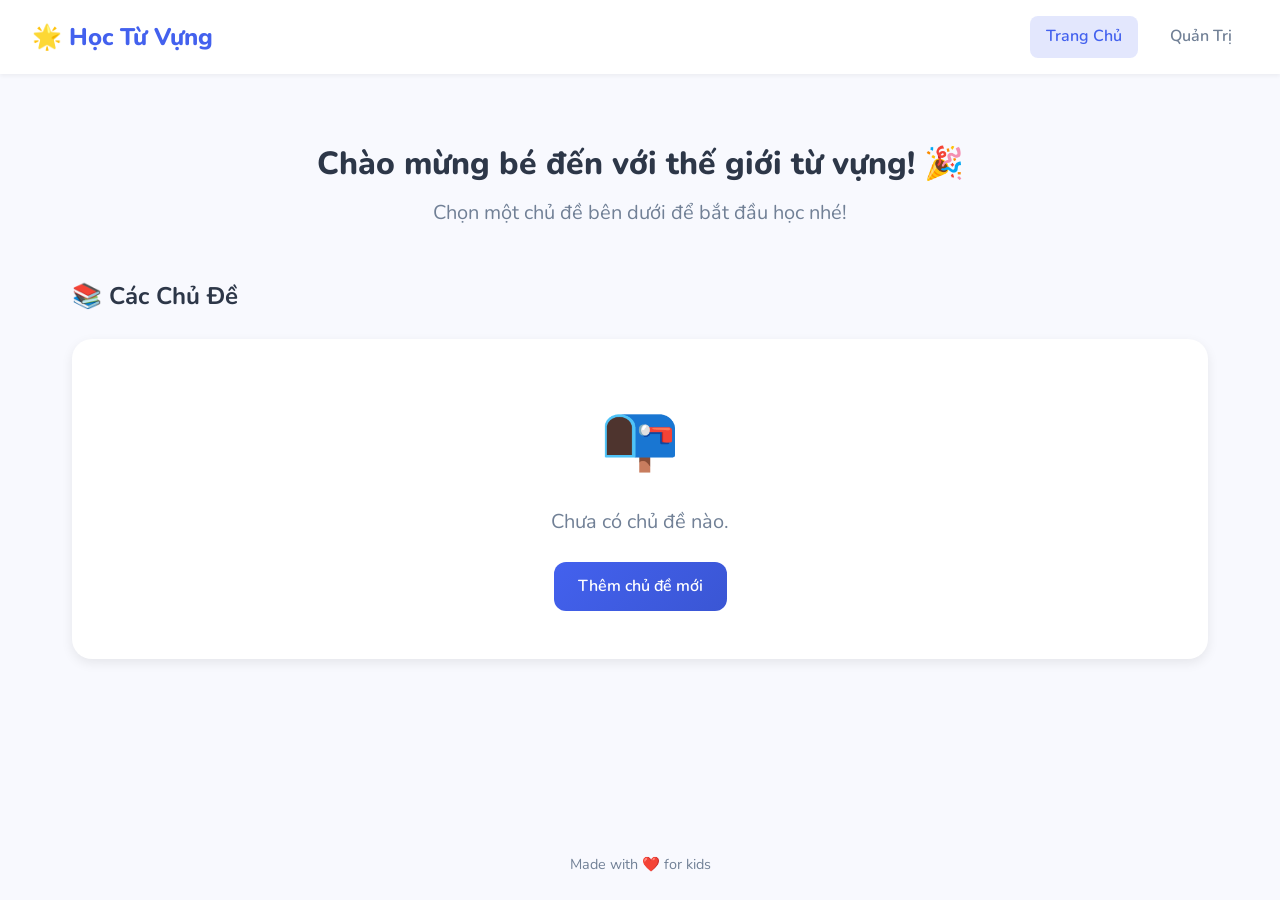
==== index.html @ 0972e237 "Initial commit: Vocabulary learning app" ====
<!DOCTYPE html>
<html lang="vi">
<head>
    <meta charset="UTF-8">
    <meta name="viewport" content="width=device-width, initial-scale=1.0">
    <title>Học Từ Vựng - Ứng Dụng Học Tập Cho Bé</title>
    <link rel="preconnect" href="https://fonts.googleapis.com">
    <link rel="preconnect" href="https://fonts.gstatic.com" crossorigin>
    <link href="https://fonts.googleapis.com/css2?family=Nunito:wght@400;600;700;800&display=swap" rel="stylesheet">
    <link rel="stylesheet" href="css/style.css">
</head>
<body>
    <div class="app-container">
        <header class="header">
            <h1 class="logo">🌟 Học Từ Vựng</h1>
            <nav class="nav">
                <a href="index.html" class="nav-link active">Trang Chủ</a>
                <a href="admin.html" class="nav-link">Quản Trị</a>
            </nav>
        </header>

        <main class="main-content">
            <section class="hero">
                <h2>Chào mừng bé đến với thế giới từ vựng! 🎉</h2>
                <p>Chọn một chủ đề bên dưới để bắt đầu học nhé!</p>
            </section>

            <section class="topics-section">
                <h3>📚 Các Chủ Đề</h3>
                <div id="topics-container" class="topics-grid">
                    <!-- Topics will be loaded here -->
                </div>
                <div id="empty-state" class="empty-state hidden">
                    <div class="empty-icon">📭</div>
                    <p>Chưa có chủ đề nào.</p>
                    <a href="admin.html" class="btn btn-primary">Thêm chủ đề mới</a>
                </div>
            </section>
        </main>

        <footer class="footer">
            <p>Made with ❤️ for kids</p>
        </footer>
    </div>

    <script src="js/storage.js"></script>
    <script src="js/app.js"></script>
</body>
</html>
---- css/style.css ----
/* ===== CSS Variables ===== */
:root {
    /* Primary Colors - Bright & Clean */
    --primary-color: #4361ee;
    --primary-light: #6b83f2;
    --primary-dark: #3a56d4;
    
    /* Accent Colors */
    --accent-green: #06d6a0;
    --accent-green-dark: #05b88a;
    --accent-red: #ef476f;
    --accent-red-dark: #d63d5f;
    --accent-yellow: #ffd166;
    --accent-purple: #9b5de5;
    
    /* Neutral Colors */
    --bg-color: #f8f9fe;
    --card-bg: #ffffff;
    --text-primary: #2d3748;
    --text-secondary: #718096;
    --text-light: #a0aec0;
    --border-color: #e2e8f0;
    
    /* Shadows */
    --shadow-sm: 0 2px 4px rgba(0, 0, 0, 0.05);
    --shadow-md: 0 4px 12px rgba(0, 0, 0, 0.08);
    --shadow-lg: 0 8px 24px rgba(0, 0, 0, 0.12);
    --shadow-xl: 0 12px 48px rgba(0, 0, 0, 0.15);
    
    /* Border Radius */
    --radius-sm: 8px;
    --radius-md: 12px;
    --radius-lg: 20px;
    --radius-xl: 28px;
    
    /* Font */
    --font-family: 'Nunito', -apple-system, BlinkMacSystemFont, sans-serif;
}

/* ===== Reset & Base ===== */
*, *::before, *::after {
    box-sizing: border-box;
    margin: 0;
    padding: 0;
}

html {
    font-size: 16px;
}

body {
    font-family: var(--font-family);
    background: var(--bg-color);
    color: var(--text-primary);
    line-height: 1.6;
    min-height: 100vh;
}

/* ===== App Container ===== */
.app-container {
    min-height: 100vh;
    display: flex;
    flex-direction: column;
}

/* ===== Header ===== */
.header {
    background: var(--card-bg);
    padding: 1rem 2rem;
    display: flex;
    justify-content: space-between;
    align-items: center;
    box-shadow: var(--shadow-sm);
    position: sticky;
    top: 0;
    z-index: 100;
}

.logo {
    font-size: 1.5rem;
    font-weight: 800;
    color: var(--primary-color);
}

.nav {
    display: flex;
    gap: 1rem;
}

.nav-link {
    text-decoration: none;
    color: var(--text-secondary);
    font-weight: 600;
    padding: 0.5rem 1rem;
    border-radius: var(--radius-sm);
    transition: all 0.2s ease;
}

.nav-link:hover {
    color: var(--primary-color);
    background: rgba(67, 97, 238, 0.1);
}

.nav-link.active {
    color: var(--primary-color);
    background: rgba(67, 97, 238, 0.15);
}

.back-btn {
    text-decoration: none;
    color: var(--text-secondary);
    font-weight: 600;
    display: flex;
    align-items: center;
    gap: 0.5rem;
    transition: color 0.2s ease;
}

.back-btn:hover {
    color: var(--primary-color);
}

.topic-title {
    font-size: 1.25rem;
    font-weight: 700;
    color: var(--text-primary);
}

/* ===== Main Content ===== */
.main-content {
    flex: 1;
    padding: 2rem;
    max-width: 1200px;
    margin: 0 auto;
    width: 100%;
}

/* ===== Hero Section ===== */
.hero {
    text-align: center;
    padding: 2rem 0 3rem;
}

.hero h2 {
    font-size: 2rem;
    font-weight: 800;
    color: var(--text-primary);
    margin-bottom: 0.5rem;
}

.hero p {
    font-size: 1.25rem;
    color: var(--text-secondary);
}

/* ===== Topics Section ===== */
.topics-section h3 {
    font-size: 1.5rem;
    font-weight: 700;
    margin-bottom: 1.5rem;
    color: var(--text-primary);
}

.topics-grid {
    display: grid;
    grid-template-columns: repeat(auto-fill, minmax(280px, 1fr));
    gap: 1.5rem;
}

.topic-card {
    background: var(--card-bg);
    border-radius: var(--radius-lg);
    padding: 1.5rem;
    text-decoration: none;
    color: inherit;
    box-shadow: var(--shadow-md);
    transition: all 0.3s ease;
    display: flex;
    flex-direction: column;
    gap: 1rem;
    border: 2px solid transparent;
}

.topic-card:hover {
    transform: translateY(-4px);
    box-shadow: var(--shadow-lg);
    border-color: var(--primary-light);
}

.topic-card-header {
    display: flex;
    align-items: center;
    gap: 1rem;
}

.topic-icon {
    font-size: 2.5rem;
    width: 60px;
    height: 60px;
    display: flex;
    align-items: center;
    justify-content: center;
    background: linear-gradient(135deg, var(--primary-light), var(--accent-purple));
    border-radius: var(--radius-md);
}

.topic-info {
    flex: 1;
}

.topic-name {
    font-size: 1.25rem;
    font-weight: 700;
    color: var(--text-primary);
    margin-bottom: 0.25rem;
}

.topic-count {
    font-size: 0.9rem;
    color: var(--text-secondary);
}

.topic-progress {
    background: var(--border-color);
    height: 8px;
    border-radius: 4px;
    overflow: hidden;
}

.topic-progress-fill {
    height: 100%;
    background: linear-gradient(90deg, var(--accent-green), var(--primary-color));
    border-radius: 4px;
    transition: width 0.3s ease;
}

/* ===== Empty State ===== */
.empty-state {
    text-align: center;
    padding: 3rem;
    background: var(--card-bg);
    border-radius: var(--radius-lg);
    box-shadow: var(--shadow-md);
}

.empty-icon {
    font-size: 4rem;
    margin-bottom: 1rem;
}

.empty-state p {
    font-size: 1.25rem;
    color: var(--text-secondary);
    margin-bottom: 1.5rem;
}

/* ===== Buttons ===== */
.btn {
    display: inline-flex;
    align-items: center;
    justify-content: center;
    gap: 0.5rem;
    padding: 0.75rem 1.5rem;
    font-size: 1rem;
    font-weight: 600;
    font-family: var(--font-family);
    border: none;
    border-radius: var(--radius-md);
    cursor: pointer;
    transition: all 0.2s ease;
    text-decoration: none;
}

.btn-primary {
    background: linear-gradient(135deg, var(--primary-color), var(--primary-dark));
    color: white;
}

.btn-primary:hover {
    transform: translateY(-2px);
    box-shadow: var(--shadow-md);
}

.btn-secondary {
    background: var(--bg-color);
    color: var(--text-primary);
    border: 2px solid var(--border-color);
}

.btn-secondary:hover {
    background: var(--border-color);
}

.btn-accent {
    background: linear-gradient(135deg, var(--accent-purple), var(--primary-color));
    color: white;
}

.btn-accent:hover {
    transform: translateY(-2px);
    box-shadow: var(--shadow-md);
}

.btn-danger {
    background: var(--accent-red);
    color: white;
}

.btn-danger:hover {
    background: var(--accent-red-dark);
}

.btn-large {
    padding: 1rem 2rem;
    font-size: 1.1rem;
}

/* ===== Learn Page ===== */
.learn-content {
    flex: 1;
    display: flex;
    flex-direction: column;
    padding: 2rem;
    max-width: 600px;
    margin: 0 auto;
    width: 100%;
}

/* Progress Bar */
.progress-container {
    margin-bottom: 2rem;
}

.progress-bar {
    background: var(--border-color);
    height: 12px;
    border-radius: 6px;
    overflow: hidden;
    margin-bottom: 0.5rem;
}

.progress-fill {
    height: 100%;
    background: linear-gradient(90deg, var(--accent-green), var(--primary-color));
    border-radius: 6px;
    transition: width 0.5s ease;
    width: 0%;
}

.progress-text {
    display: flex;
    justify-content: space-between;
    font-size: 0.9rem;
    color: var(--text-secondary);
    font-weight: 600;
}

/* Word Card */
.word-card {
    flex: 1;
    display: flex;
    flex-direction: column;
    align-items: center;
    justify-content: center;
    background: var(--card-bg);
    border-radius: var(--radius-xl);
    padding: 3rem 2rem;
    box-shadow: var(--shadow-lg);
    position: relative;
    min-height: 300px;
}

.word-display {
    text-align: center;
    width: 100%;
}

.word-term1 {
    font-size: 2.5rem;
    font-weight: 800;
    color: var(--primary-color);
    margin-bottom: 1rem;
    line-height: 1.3;
}

.word-divider {
    font-size: 1.5rem;
    color: var(--text-light);
    margin: 0.5rem 0;
}

.word-term2 {
    font-size: 2.5rem;
    font-weight: 800;
    color: var(--accent-purple);
    line-height: 1.3;
}

.speaker-btn {
    position: absolute;
    top: 1rem;
    right: 1rem;
    width: 50px;
    height: 50px;
    border-radius: 50%;
    border: none;
    background: var(--bg-color);
    font-size: 1.5rem;
    cursor: pointer;
    transition: all 0.2s ease;
    display: flex;
    align-items: center;
    justify-content: center;
}

.speaker-btn:hover {
    background: var(--primary-light);
    transform: scale(1.1);
}

/* Action Buttons */
.action-buttons {
    display: flex;
    gap: 1.5rem;
    margin-top: 2rem;
    justify-content: center;
}

.btn-action {
    flex: 1;
    max-width: 180px;
    padding: 1.5rem 1rem;
    border: none;
    border-radius: var(--radius-lg);
    cursor: pointer;
    display: flex;
    flex-direction: column;
    align-items: center;
    gap: 0.5rem;
    font-family: var(--font-family);
    transition: all 0.2s ease;
}

.btn-action .btn-icon {
    font-size: 2rem;
}

.btn-action .btn-text {
    font-size: 1rem;
    font-weight: 700;
}

.btn-forgot {
    background: linear-gradient(135deg, var(--accent-red), var(--accent-red-dark));
    color: white;
}

.btn-forgot:hover {
    transform: scale(1.05);
    box-shadow: 0 8px 24px rgba(239, 71, 111, 0.4);
}

.btn-know {
    background: linear-gradient(135deg, var(--accent-green), var(--accent-green-dark));
    color: white;
}

.btn-know:hover {
    transform: scale(1.05);
    box-shadow: 0 8px 24px rgba(6, 214, 160, 0.4);
}

/* Completion Screen */
.completion-screen {
    position: fixed;
    top: 0;
    left: 0;
    right: 0;
    bottom: 0;
    background: rgba(248, 249, 254, 0.95);
    display: flex;
    align-items: center;
    justify-content: center;
    z-index: 200;
}

.completion-content {
    text-align: center;
    background: var(--card-bg);
    padding: 3rem;
    border-radius: var(--radius-xl);
    box-shadow: var(--shadow-xl);
    max-width: 400px;
    animation: bounceIn 0.5s ease;
}

@keyframes bounceIn {
    0% { transform: scale(0.5); opacity: 0; }
    70% { transform: scale(1.1); }
    100% { transform: scale(1); opacity: 1; }
}

.completion-icon {
    font-size: 5rem;
    margin-bottom: 1rem;
}

.completion-content h2 {
    font-size: 2rem;
    color: var(--primary-color);
    margin-bottom: 0.5rem;
}

.completion-content p {
    color: var(--text-secondary);
    margin-bottom: 2rem;
}

.completion-actions {
    display: flex;
    flex-direction: column;
    gap: 1rem;
}

/* ===== Admin Page ===== */
.admin-content {
    flex: 1;
    padding: 2rem;
    max-width: 800px;
    margin: 0 auto;
    width: 100%;
}

.admin-section {
    background: var(--card-bg);
    border-radius: var(--radius-lg);
    padding: 2rem;
    margin-bottom: 2rem;
    box-shadow: var(--shadow-md);
}

.admin-section h2 {
    font-size: 1.5rem;
    font-weight: 700;
    color: var(--text-primary);
    margin-bottom: 1.5rem;
    padding-bottom: 1rem;
    border-bottom: 2px solid var(--border-color);
}

.form-group {
    margin-bottom: 1.5rem;
}

.form-group label {
    display: block;
    font-weight: 600;
    color: var(--text-primary);
    margin-bottom: 0.5rem;
}

.help-text {
    font-size: 0.9rem;
    color: var(--text-secondary);
    margin-bottom: 0.75rem;
}

.input-field {
    width: 100%;
    padding: 0.875rem 1rem;
    font-size: 1rem;
    font-family: var(--font-family);
    border: 2px solid var(--border-color);
    border-radius: var(--radius-md);
    transition: all 0.2s ease;
}

.input-field:focus {
    outline: none;
    border-color: var(--primary-color);
    box-shadow: 0 0 0 3px rgba(67, 97, 238, 0.1);
}

.input-icon {
    max-width: 100px;
    text-align: center;
    font-size: 1.5rem;
}

.textarea-field {
    width: 100%;
    padding: 1rem;
    font-size: 1rem;
    font-family: var(--font-family);
    border: 2px solid var(--border-color);
    border-radius: var(--radius-md);
    resize: vertical;
    min-height: 200px;
    transition: all 0.2s ease;
}

.textarea-field:focus {
    outline: none;
    border-color: var(--primary-color);
    box-shadow: 0 0 0 3px rgba(67, 97, 238, 0.1);
}

/* Topics List in Admin */
.topics-list {
    display: flex;
    flex-direction: column;
    gap: 1rem;
}

.topic-item {
    display: flex;
    align-items: center;
    justify-content: space-between;
    padding: 1rem 1.25rem;
    background: var(--bg-color);
    border-radius: var(--radius-md);
    gap: 1rem;
}

.topic-item-info {
    display: flex;
    align-items: center;
    gap: 1rem;
    flex: 1;
}

.topic-item-icon {
    font-size: 1.5rem;
}

.topic-item-name {
    font-weight: 600;
    color: var(--text-primary);
}

.topic-item-count {
    font-size: 0.875rem;
    color: var(--text-secondary);
}

.topic-item-actions {
    display: flex;
    gap: 0.5rem;
}

.btn-icon-small {
    width: 36px;
    height: 36px;
    border-radius: var(--radius-sm);
    border: none;
    cursor: pointer;
    display: flex;
    align-items: center;
    justify-content: center;
    font-size: 1rem;
    transition: all 0.2s ease;
}

.btn-edit {
    background: var(--accent-yellow);
    color: var(--text-primary);
}

.btn-edit:hover {
    transform: scale(1.1);
}

.btn-delete {
    background: var(--accent-red);
    color: white;
}

.btn-delete:hover {
    transform: scale(1.1);
}

/* Data Actions */
.data-actions {
    display: flex;
    flex-wrap: wrap;
    gap: 1rem;
}

/* Message */
.message {
    padding: 1rem;
    border-radius: var(--radius-md);
    margin-top: 1rem;
    font-weight: 600;
}

.message.success {
    background: rgba(6, 214, 160, 0.15);
    color: var(--accent-green-dark);
}

.message.error {
    background: rgba(239, 71, 111, 0.15);
    color: var(--accent-red-dark);
}

.empty-state-small {
    text-align: center;
    padding: 2rem;
    color: var(--text-secondary);
}

/* ===== Footer ===== */
.footer {
    text-align: center;
    padding: 1.5rem;
    color: var(--text-secondary);
    font-size: 0.9rem;
}

/* ===== Utilities ===== */
.hidden {
    display: none !important;
}

/* ===== Responsive ===== */
@media (max-width: 768px) {
    .header {
        padding: 1rem;
        flex-wrap: wrap;
        gap: 1rem;
    }
    
    .hero h2 {
        font-size: 1.5rem;
    }
    
    .hero p {
        font-size: 1rem;
    }
    
    .topics-grid {
        grid-template-columns: 1fr;
    }
    
    .word-term1,
    .word-term2 {
        font-size: 1.75rem;
    }
    
    .action-buttons {
        gap: 1rem;
    }
    
    .btn-action {
        padding: 1rem;
    }
    
    .btn-action .btn-icon {
        font-size: 1.5rem;
    }
    
    .admin-content {
        padding: 1rem;
    }
    
    .admin-section {
        padding: 1.5rem;
    }
    
    .data-actions {
        flex-direction: column;
    }
    
    .data-actions .btn {
        width: 100%;
    }
}

@media (max-width: 480px) {
    .nav-link {
        padding: 0.4rem 0.75rem;
        font-size: 0.9rem;
    }
    
    .word-card {
        padding: 2rem 1rem;
    }
    
    .word-term1,
    .word-term2 {
        font-size: 1.5rem;
    }
}
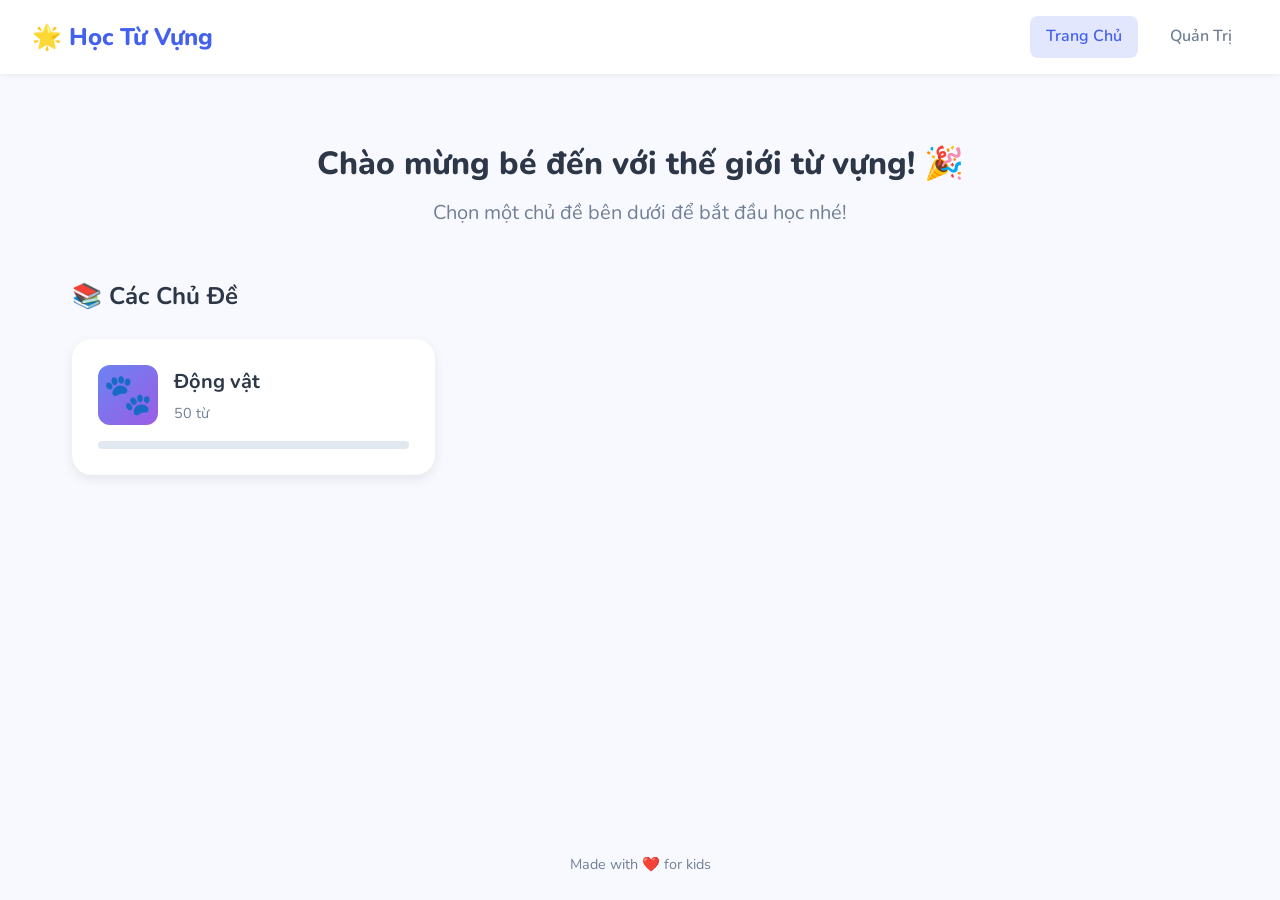
==== commit 2c19893e: "feat: Add 50-word animal vocabulary and improve learning flow - Add js/data/animals.js with 50 Vietn" ====
--- a/index.html
+++ b/index.html
@@ -1,5 +1,6 @@
 <!DOCTYPE html>
 <html lang="vi">
+
 <head>
     <meta charset="UTF-8">
     <meta name="viewport" content="width=device-width, initial-scale=1.0">
@@ -9,6 +10,7 @@
     <link href="https://fonts.googleapis.com/css2?family=Nunito:wght@400;600;700;800&display=swap" rel="stylesheet">
     <link rel="stylesheet" href="css/style.css">
 </head>
+
 <body>
     <div class="app-container">
         <header class="header">
@@ -43,7 +45,9 @@
         </footer>
     </div>
 
+    <script src="js/data/animals.js"></script>
     <script src="js/storage.js"></script>
     <script src="js/app.js"></script>
 </body>
-</html>
+
+</html>
--- a/css/style.css
+++ b/css/style.css
@@ -320,15 +320,18 @@
     flex: 1;
     display: flex;
     flex-direction: column;
-    padding: 2rem;
+    padding: 1rem;
     max-width: 600px;
     margin: 0 auto;
     width: 100%;
+    height: calc(100vh - 60px);
+    overflow: hidden;
 }
 
 /* Progress Bar */
 .progress-container {
-    margin-bottom: 2rem;
+    margin-bottom: 1rem;
+    flex-shrink: 0;
 }
 
 .progress-bar {
@@ -364,10 +367,11 @@
     justify-content: center;
     background: var(--card-bg);
     border-radius: var(--radius-xl);
-    padding: 3rem 2rem;
+    padding: 1.5rem 1rem;
     box-shadow: var(--shadow-lg);
     position: relative;
-    min-height: 300px;
+    min-height: 180px;
+    max-height: 280px;
 }
 
 .word-display {
@@ -376,24 +380,78 @@
 }
 
 .word-term1 {
-    font-size: 2.5rem;
+    font-size: 3.5rem;
     font-weight: 800;
     color: var(--primary-color);
-    margin-bottom: 1rem;
-    line-height: 1.3;
+    margin-bottom: 0.75rem;
+    line-height: 1.2;
 }
 
 .word-divider {
-    font-size: 1.5rem;
+    font-size: 1.25rem;
     color: var(--text-light);
-    margin: 0.5rem 0;
+    margin: 0.25rem 0;
 }
 
 .word-term2 {
-    font-size: 2.5rem;
+    font-size: 3.5rem;
     font-weight: 800;
     color: var(--accent-purple);
-    line-height: 1.3;
+    line-height: 1.2;
+}
+
+/* Hidden answer overlay */
+.word-term2-container {
+    position: relative;
+    display: inline-block;
+    cursor: pointer;
+}
+
+.answer-overlay {
+    position: absolute;
+    top: 50%;
+    left: 50%;
+    transform: translate(-50%, -50%);
+    background: linear-gradient(135deg, #a0aec0, #718096);
+    border-radius: var(--radius-md);
+    padding: 0.5rem 2rem;
+    min-width: 200px;
+    min-height: 60px;
+    display: flex;
+    align-items: center;
+    justify-content: center;
+    box-shadow: var(--shadow-md);
+    transition: all 0.3s ease;
+}
+
+.answer-overlay:hover {
+    background: linear-gradient(135deg, #718096, #4a5568);
+    transform: translate(-50%, -50%) scale(1.02);
+}
+
+.answer-overlay span {
+    color: white;
+    font-size: 1rem;
+    font-weight: 600;
+}
+
+.answer-overlay.revealed {
+    opacity: 0;
+    pointer-events: none;
+}
+
+.word-term2.hidden-answer {
+    visibility: hidden;
+}
+
+.word-term2.shown-answer {
+    visibility: visible;
+    animation: revealAnswer 0.3s ease;
+}
+
+@keyframes revealAnswer {
+    from { opacity: 0; transform: translateY(-10px); }
+    to { opacity: 1; transform: translateY(0); }
 }
 
 .speaker-btn {
@@ -421,15 +479,17 @@
 /* Action Buttons */
 .action-buttons {
     display: flex;
-    gap: 1.5rem;
-    margin-top: 2rem;
+    gap: 1rem;
+    margin-top: 1rem;
     justify-content: center;
+    padding: 0;
+    flex-shrink: 0;
+    width: 100%;
 }
 
 .btn-action {
     flex: 1;
-    max-width: 180px;
-    padding: 1.5rem 1rem;
+    padding: 1.25rem 1rem;
     border: none;
     border-radius: var(--radius-lg);
     cursor: pointer;
@@ -438,36 +498,94 @@
     align-items: center;
     gap: 0.5rem;
     font-family: var(--font-family);
-    transition: all 0.2s ease;
+    transition: all 0.25s cubic-bezier(0.34, 1.56, 0.64, 1);
+    position: relative;
+    overflow: hidden;
+}
+
+.btn-action::before {
+    content: '';
+    position: absolute;
+    top: 0;
+    left: 0;
+    right: 0;
+    bottom: 0;
+    background: linear-gradient(180deg, rgba(255,255,255,0.25) 0%, rgba(255,255,255,0) 50%);
+    pointer-events: none;
+}
+
+.btn-action::after {
+    content: '';
+    position: absolute;
+    top: 50%;
+    left: 50%;
+    width: 0;
+    height: 0;
+    background: rgba(255,255,255,0.4);
+    border-radius: 50%;
+    transform: translate(-50%, -50%);
+    transition: width 0.4s ease, height 0.4s ease;
+}
+
+.btn-action:active::after {
+    width: 300px;
+    height: 300px;
 }
 
 .btn-action .btn-icon {
-    font-size: 2rem;
+    font-size: 2.8rem;
+    filter: drop-shadow(0 3px 6px rgba(0,0,0,0.25));
 }
 
 .btn-action .btn-text {
-    font-size: 1rem;
-    font-weight: 700;
+    font-size: 1.1rem;
+    font-weight: 800;
+    text-transform: uppercase;
+    letter-spacing: 1px;
 }
 
 .btn-forgot {
-    background: linear-gradient(135deg, var(--accent-red), var(--accent-red-dark));
+    background: linear-gradient(145deg, #ff7b94, #e63d5e);
     color: white;
+    box-shadow: 
+        0 8px 24px rgba(239, 71, 111, 0.4),
+        inset 0 -4px 0 rgba(0,0,0,0.15);
 }
 
 .btn-forgot:hover {
-    transform: scale(1.05);
-    box-shadow: 0 8px 24px rgba(239, 71, 111, 0.4);
+    transform: translateY(-5px) scale(1.02);
+    box-shadow: 
+        0 12px 32px rgba(239, 71, 111, 0.5),
+        inset 0 -4px 0 rgba(0,0,0,0.15);
+}
+
+.btn-forgot:active {
+    transform: translateY(-2px) scale(0.98);
+    box-shadow: 
+        0 4px 16px rgba(239, 71, 111, 0.4),
+        inset 0 -2px 0 rgba(0,0,0,0.15);
 }
 
 .btn-know {
-    background: linear-gradient(135deg, var(--accent-green), var(--accent-green-dark));
+    background: linear-gradient(145deg, #3df0c4, #05b88a);
     color: white;
+    box-shadow: 
+        0 8px 24px rgba(6, 214, 160, 0.4),
+        inset 0 -4px 0 rgba(0,0,0,0.15);
 }
 
 .btn-know:hover {
-    transform: scale(1.05);
-    box-shadow: 0 8px 24px rgba(6, 214, 160, 0.4);
+    transform: translateY(-5px) scale(1.02);
+    box-shadow: 
+        0 12px 32px rgba(6, 214, 160, 0.5),
+        inset 0 -4px 0 rgba(0,0,0,0.15);
+}
+
+.btn-know:active {
+    transform: translateY(-2px) scale(0.98);
+    box-shadow: 
+        0 4px 16px rgba(6, 214, 160, 0.4),
+        inset 0 -2px 0 rgba(0,0,0,0.15);
 }
 
 /* Completion Screen */
@@ -745,19 +863,23 @@
     
     .word-term1,
     .word-term2 {
-        font-size: 1.75rem;
+        font-size: 2.5rem;
     }
     
     .action-buttons {
-        gap: 1rem;
+        gap: 0.75rem;
     }
     
     .btn-action {
-        padding: 1rem;
+        padding: 0.875rem 0.5rem;
     }
     
     .btn-action .btn-icon {
-        font-size: 1.5rem;
+        font-size: 2rem;
+    }
+    
+    .btn-action .btn-text {
+        font-size: 0.85rem;
     }
     
     .admin-content {
@@ -784,11 +906,21 @@
     }
     
     .word-card {
-        padding: 2rem 1rem;
+        padding: 1rem 0.75rem;
+        min-height: 150px;
     }
     
     .word-term1,
     .word-term2 {
-        font-size: 1.5rem;
-    }
-}
+        font-size: 2rem;
+    }
+    
+    .btn-action {
+        padding: 0.75rem 0.5rem;
+        max-width: 140px;
+    }
+    
+    .btn-action .btn-icon {
+        font-size: 1.75rem;
+    }
+}
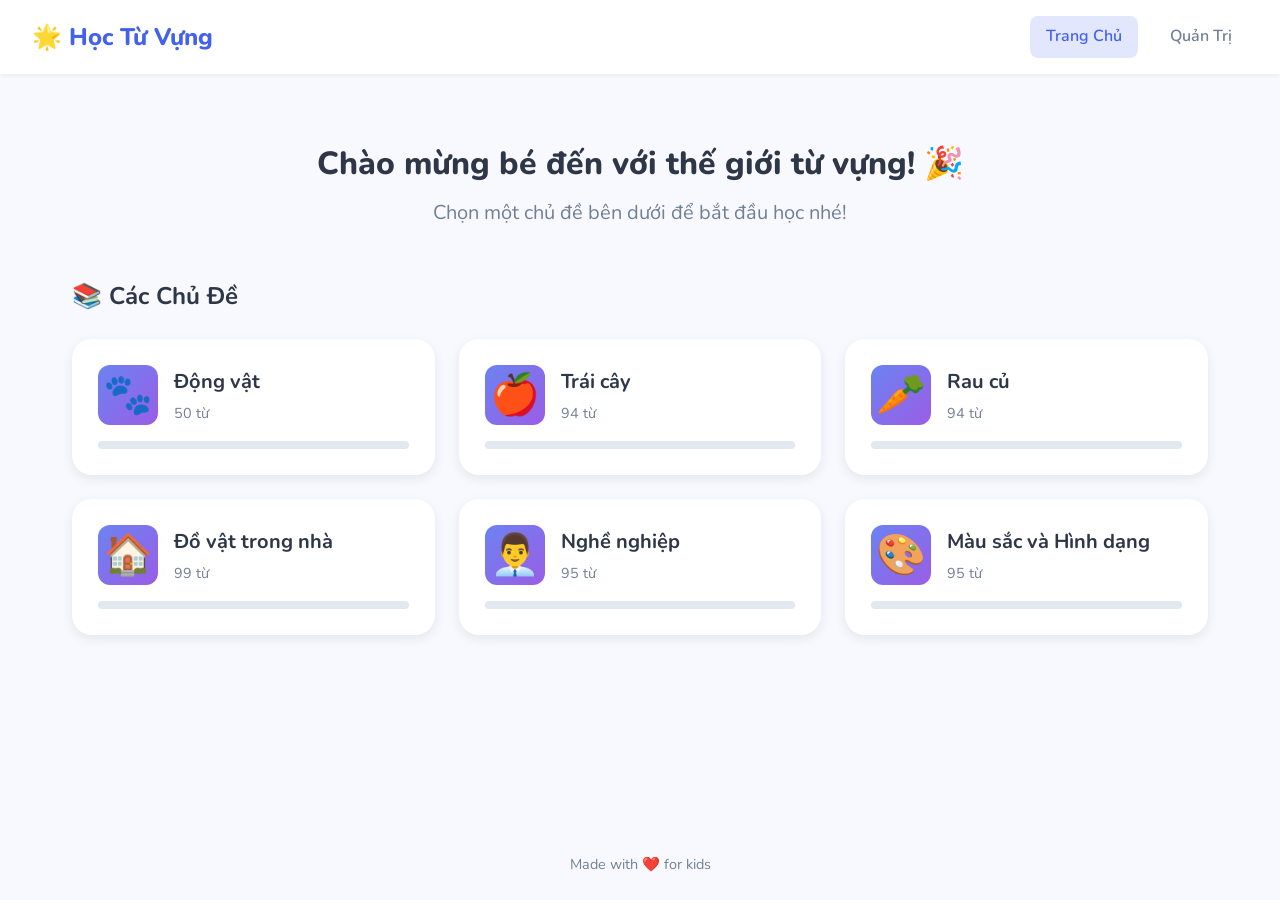
==== commit 527a76d6: "bao cao hinh anh" ====
--- a/index.html
+++ b/index.html
@@ -46,6 +46,11 @@
     </div>
 
     <script src="js/data/animals.js"></script>
+    <script src="js/data/fruits.js"></script>
+    <script src="js/data/vegetables.js"></script>
+    <script src="js/data/household.js"></script>
+    <script src="js/data/occupations.js"></script>
+    <script src="js/data/colors-shapes.js"></script>
     <script src="js/storage.js"></script>
     <script src="js/app.js"></script>
 </body>
--- a/css/style.css
+++ b/css/style.css
@@ -367,11 +367,39 @@
     justify-content: center;
     background: var(--card-bg);
     border-radius: var(--radius-xl);
-    padding: 1.5rem 1rem;
+    padding: 0.5rem;
     box-shadow: var(--shadow-lg);
     position: relative;
-    min-height: 180px;
-    max-height: 280px;
+    min-height: 200px;
+    max-height: 600px;
+    gap: 0.5rem;
+}
+
+/* Word Image */
+.word-image-container {
+    display: flex;
+    justify-content: center;
+    align-items: center;
+    width: 100%;
+}
+
+.word-image {
+    max-width: 340px;
+    max-height: 270px;
+    width: auto;
+    height: auto;
+    object-fit: cover;
+    border-radius: var(--radius-md);
+    box-shadow: var(--shadow-md);
+    transition: transform 0.3s ease;
+}
+
+.word-image:hover {
+    transform: scale(1.05);
+}
+
+.word-image.hidden {
+    display: none;
 }
 
 .word-display {
@@ -380,10 +408,10 @@
 }
 
 .word-term1 {
-    font-size: 3.5rem;
+    font-size: 5.25rem;
     font-weight: 800;
     color: var(--primary-color);
-    margin-bottom: 0.75rem;
+    margin-bottom: 0.375rem;
     line-height: 1.2;
 }
 
@@ -394,7 +422,7 @@
 }
 
 .word-term2 {
-    font-size: 3.5rem;
+    font-size: 5.25rem;
     font-weight: 800;
     color: var(--accent-purple);
     line-height: 1.2;
@@ -403,8 +431,41 @@
 /* Hidden answer overlay */
 .word-term2-container {
     position: relative;
-    display: inline-block;
+    display: flex;
+    flex-direction: column;
+    align-items: center;
     cursor: pointer;
+    min-height: 120px;
+}
+
+/* Answer content (image + text) */
+.answer-content {
+    display: flex;
+    flex-direction: column;
+    align-items: center;
+    gap: 0.5rem;
+}
+
+.answer-content.hidden-answer {
+    visibility: hidden;
+    opacity: 0;
+}
+
+.answer-content.shown-answer {
+    visibility: visible;
+    opacity: 1;
+    animation: revealAnswer 0.4s ease;
+}
+
+/* Word Image in answer */
+.word-image {
+    max-width: 270px;
+    max-height: 225px;
+    width: auto;
+    height: auto;
+    object-fit: cover;
+    border-radius: var(--radius-md);
+    box-shadow: var(--shadow-md);
 }
 
 .answer-overlay {
@@ -422,6 +483,7 @@
     justify-content: center;
     box-shadow: var(--shadow-md);
     transition: all 0.3s ease;
+    z-index: 10;
 }
 
 .answer-overlay:hover {
@@ -440,40 +502,9 @@
     pointer-events: none;
 }
 
-.word-term2.hidden-answer {
-    visibility: hidden;
-}
-
-.word-term2.shown-answer {
-    visibility: visible;
-    animation: revealAnswer 0.3s ease;
-}
-
 @keyframes revealAnswer {
     from { opacity: 0; transform: translateY(-10px); }
     to { opacity: 1; transform: translateY(0); }
-}
-
-.speaker-btn {
-    position: absolute;
-    top: 1rem;
-    right: 1rem;
-    width: 50px;
-    height: 50px;
-    border-radius: 50%;
-    border: none;
-    background: var(--bg-color);
-    font-size: 1.5rem;
-    cursor: pointer;
-    transition: all 0.2s ease;
-    display: flex;
-    align-items: center;
-    justify-content: center;
-}
-
-.speaker-btn:hover {
-    background: var(--primary-light);
-    transform: scale(1.1);
 }
 
 /* Action Buttons */
@@ -588,6 +619,35 @@
         inset 0 -2px 0 rgba(0,0,0,0.15);
 }
 
+.btn-report {
+    background: linear-gradient(145deg, #ffd166, #f9a826);
+    color: white;
+    box-shadow: 
+        0 8px 24px rgba(255, 209, 102, 0.4),
+        inset 0 -4px 0 rgba(0,0,0,0.15);
+    max-width: 80px;
+    flex: 0 0 80px;
+}
+
+.btn-report:hover {
+    transform: translateY(-5px) scale(1.02);
+    box-shadow: 
+        0 12px 32px rgba(255, 209, 102, 0.5),
+        inset 0 -4px 0 rgba(0,0,0,0.15);
+}
+
+.btn-report:active {
+    transform: translateY(-2px) scale(0.98);
+    box-shadow: 
+        0 4px 16px rgba(255, 209, 102, 0.4),
+        inset 0 -2px 0 rgba(0,0,0,0.15);
+}
+
+.btn-report .btn-icon {
+    font-size: 2rem;
+}
+
+
 /* Completion Screen */
 .completion-screen {
     position: fixed;
@@ -836,6 +896,241 @@
     font-size: 0.9rem;
 }
 
+/* ===== Reported Images Page ===== */
+.section-header {
+    display: flex;
+    justify-content: space-between;
+    align-items: center;
+    margin-bottom: 2rem;
+    flex-wrap: wrap;
+    gap: 1rem;
+}
+
+.section-header h2 {
+    margin-bottom: 0;
+    border: none;
+    padding: 0;
+}
+
+.header-actions {
+    display: flex;
+    align-items: center;
+    gap: 1rem;
+}
+
+.count-badge {
+    background: var(--primary-color);
+    color: white;
+    padding: 0.5rem 1rem;
+    border-radius: var(--radius-md);
+    font-weight: 700;
+    font-size: 0.9rem;
+}
+
+.btn-small {
+    padding: 0.5rem 1rem;
+    font-size: 0.9rem;
+}
+
+.reports-container {
+    display: flex;
+    flex-direction: column;
+    gap: 2rem;
+}
+
+.topic-section {
+    background: var(--bg-color);
+    border-radius: var(--radius-lg);
+    padding: 1.5rem;
+}
+
+.topic-header {
+    display: flex;
+    justify-content: space-between;
+    align-items: center;
+    margin-bottom: 1.5rem;
+    padding-bottom: 1rem;
+    border-bottom: 2px solid var(--border-color);
+}
+
+.topic-header h3 {
+    font-size: 1.25rem;
+    font-weight: 700;
+    color: var(--text-primary);
+    margin: 0;
+}
+
+.reported-images-grid {
+    display: grid;
+    grid-template-columns: repeat(auto-fill, minmax(250px, 1fr));
+    gap: 1.25rem;
+}
+
+.report-card {
+    background: var(--card-bg);
+    border-radius: var(--radius-md);
+    padding: 1rem;
+    box-shadow: var(--shadow-sm);
+    transition: all 0.3s ease;
+    position: relative;
+    display: flex;
+    flex-direction: column;
+    gap: 0.75rem;
+}
+
+.report-card:hover {
+    transform: translateY(-2px);
+    box-shadow: var(--shadow-md);
+}
+
+.report-image-container {
+    width: 100%;
+    height: 160px;
+    display: flex;
+    align-items: center;
+    justify-content: center;
+    background: var(--bg-color);
+    border-radius: var(--radius-sm);
+    overflow: hidden;
+    position: relative;
+}
+
+.report-image {
+    max-width: 100%;
+    max-height: 100%;
+    object-fit: cover;
+}
+
+.warning-badge {
+    position: absolute;
+    top: 8px;
+    left: 8px;
+    background: linear-gradient(135deg, rgba(255, 209, 102, 0.95), rgba(249, 168, 38, 0.95));
+    color: white;
+    padding: 0.4rem 0.75rem;
+    border-radius: var(--radius-sm);
+    font-size: 0.8rem;
+    font-weight: 700;
+    box-shadow: var(--shadow-md);
+    z-index: 5;
+}
+
+.no-image {
+    font-size: 2rem;
+    color: var(--text-light);
+}
+
+.report-content {
+    flex: 1;
+}
+
+.report-words {
+    margin-bottom: 0.5rem;
+}
+
+.report-term1 {
+    font-size: 1.1rem;
+    font-weight: 700;
+    color: var(--primary-color);
+    margin-bottom: 0.25rem;
+}
+
+.report-term2 {
+    font-size: 0.95rem;
+    color: var(--text-secondary);
+    font-weight: 600;
+}
+
+.report-date {
+    font-size: 0.8rem;
+    color: var(--text-light);
+    font-style: italic;
+}
+
+.btn-delete-report {
+    position: absolute;
+    top: 0.75rem;
+    right: 0.75rem;
+    width: 36px;
+    height: 36px;
+    border-radius: 50%;
+    border: none;
+    background: var(--accent-red);
+    color: white;
+    font-size: 1.1rem;
+    cursor: pointer;
+    display: flex;
+    align-items: center;
+    justify-content: center;
+    box-shadow: var(--shadow-sm);
+    transition: all 0.2s ease;
+    z-index: 10;
+}
+
+.btn-delete-report:hover {
+    transform: scale(1.1);
+    background: var(--accent-red-dark);
+    box-shadow: var(--shadow-md);
+}
+
+.btn-delete-report:active {
+    transform: scale(0.95);
+}
+
+/* Notification */
+.notification {
+    position: fixed;
+    top: 20px;
+    right: 20px;
+    padding: 1rem 1.5rem;
+    background: var(--card-bg);
+    border-radius: var(--radius-md);
+    box-shadow: var(--shadow-lg);
+    font-weight: 600;
+    z-index: 1000;
+    animation: slideIn 0.3s ease;
+}
+
+@keyframes slideIn {
+    from {
+        transform: translateX(400px);
+        opacity: 0;
+    }
+    to {
+        transform: translateX(0);
+        opacity: 1;
+    }
+}
+
+.notification.fade-out {
+    animation: fadeOut 0.3s ease forwards;
+}
+
+@keyframes fadeOut {
+    from {
+        opacity: 1;
+    }
+    to {
+        opacity: 0;
+        transform: translateY(-10px);
+    }
+}
+
+.notification-success {
+    border-left: 4px solid var(--accent-green);
+    color: var(--accent-green-dark);
+}
+
+.notification-info {
+    border-left: 4px solid var(--primary-color);
+    color: var(--primary-dark);
+}
+
+.notification-error {
+    border-left: 4px solid var(--accent-red);
+    color: var(--accent-red-dark);
+}
+
 /* ===== Utilities ===== */
 .hidden {
     display: none !important;
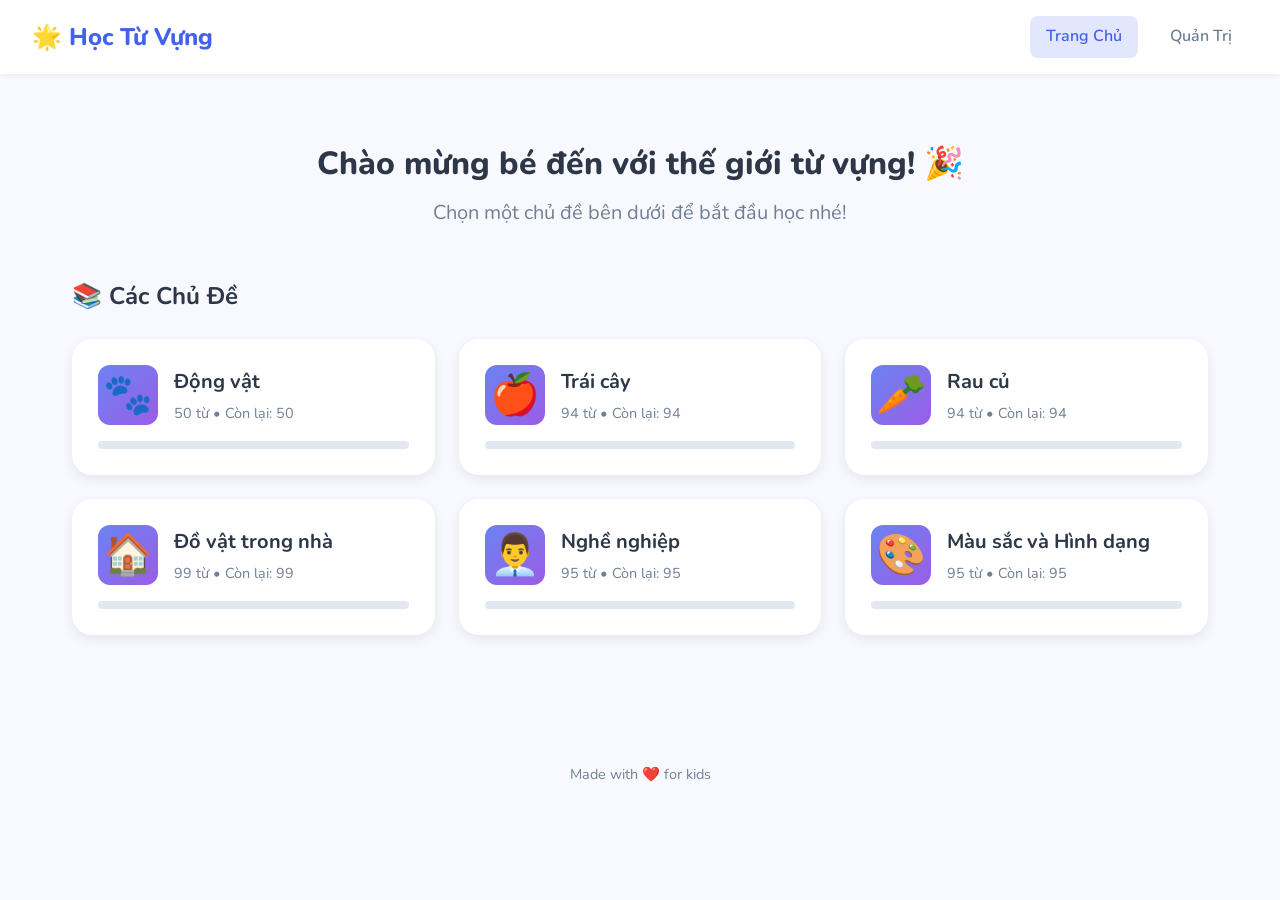
==== commit 5b741287: "add sub topic b1.01" ====
--- a/index.html
+++ b/index.html
@@ -51,6 +51,9 @@
     <script src="js/data/household.js"></script>
     <script src="js/data/occupations.js"></script>
     <script src="js/data/colors-shapes.js"></script>
+    <!-- B1 Vocabulary -->
+    <script src="js/data/b1_01_personalInformation_Relationship.js"></script>
+    <script src="js/data/b1_main.js"></script>
     <script src="js/storage.js"></script>
     <script src="js/app.js"></script>
 </body>
--- a/css/style.css
+++ b/css/style.css
@@ -58,7 +58,7 @@
 
 /* ===== App Container ===== */
 .app-container {
-    min-height: 100vh;
+    min-height: 90vh;
     display: flex;
     flex-direction: column;
 }
@@ -428,6 +428,40 @@
     line-height: 1.2;
 }
 
+/* Extra Info: IPA and Example (shown when no image) */
+.word-extra-info {
+    display: flex;
+    flex-direction: column;
+    align-items: center;
+    gap: 0.5rem;
+    margin-top: 0.75rem;
+    padding: 0.75rem;
+    background: linear-gradient(135deg, #f8f5ff, #fff);
+    border-radius: var(--radius-md);
+    border: 1px solid #e9e3ff;
+    max-width: 90%;
+}
+
+.word-ipa {
+    font-size: 2.625rem; /* 50% of term2 size (5.25rem) */
+    font-weight: 600;
+    color: var(--text-secondary);
+    font-style: italic;
+}
+
+.word-example {
+    font-size: 1.3rem; /* Smaller for example sentences */
+    font-weight: 500;
+    color: var(--text-primary);
+    text-align: center;
+    line-height: 1.5;
+    font-style: italic;
+    padding: 0.5rem 1rem;
+    background: rgba(155, 93, 229, 0.08);
+    border-radius: var(--radius-sm);
+    border-left: 3px solid var(--accent-purple);
+}
+
 /* Hidden answer overlay */
 .word-term2-container {
     position: relative;
@@ -800,6 +834,46 @@
     gap: 1rem;
 }
 
+/* Parent Topic Item in Admin */
+.parent-topic-item {
+    background: var(--card-bg);
+    border-radius: var(--radius-md);
+    border: 2px solid var(--accent-purple);
+    overflow: hidden;
+}
+
+.parent-topic-item .parent-header {
+    background: linear-gradient(135deg, #f8f5ff, #fff);
+    border-bottom: 1px solid var(--border-color);
+}
+
+.parent-topic-item .parent-header .topic-item-name {
+    color: var(--accent-purple);
+    font-weight: 700;
+}
+
+.sub-topics-list {
+    padding: 0.75rem;
+    display: flex;
+    flex-direction: column;
+    gap: 0.5rem;
+    background: #faf8ff;
+}
+
+.topic-item.sub-topic-item {
+    background: var(--card-bg);
+    border: 1px solid #e9e3ff;
+    padding: 0.75rem 1rem;
+}
+
+.topic-item.sub-topic-item .topic-item-icon {
+    font-size: 1.25rem;
+}
+
+.topic-item.sub-topic-item .topic-item-name {
+    font-size: 0.95rem;
+}
+
 .topic-item-info {
     display: flex;
     align-items: center;
@@ -819,6 +893,21 @@
 .topic-item-count {
     font-size: 0.875rem;
     color: var(--text-secondary);
+}
+
+.forgot-max {
+    margin-left: auto;
+    color: var(--text-secondary);
+    font-size: 0.875rem;
+    font-weight: 600;
+    white-space: nowrap;
+}
+
+.forgot-max-number {
+    display: inline-block;
+    min-width: 3ch;
+    text-align: right;
+    font-variant-numeric: tabular-nums;
 }
 
 .topic-item-actions {
@@ -1161,6 +1250,14 @@
         font-size: 2.5rem;
     }
     
+    .word-ipa {
+        font-size: 1.25rem;
+    }
+    
+    .word-example {
+        font-size: 1rem;
+    }
+    
     .action-buttons {
         gap: 0.75rem;
     }
@@ -1219,3 +1316,80 @@
         font-size: 1.75rem;
     }
 }
+
+/* ===== Parent Topics (B1 Vocabulary) ===== */
+/* Parent Topic Card - Clickable to go to subtopics page */
+.topic-card.parent-topic-card {
+    background: linear-gradient(135deg, #f8f5ff, #fff);
+    border: 2px solid var(--accent-purple);
+    position: relative;
+}
+
+.topic-card.parent-topic-card:hover {
+    border-color: #7c3aed;
+    transform: translateY(-4px);
+    box-shadow: 0 12px 32px rgba(155, 93, 229, 0.25);
+}
+
+.topic-card.parent-topic-card .topic-icon {
+    background: linear-gradient(135deg, var(--accent-purple), #7c3aed);
+}
+
+.topic-card.parent-topic-card .topic-name {
+    color: var(--accent-purple);
+    font-weight: 800;
+}
+
+.parent-badge {
+    background: linear-gradient(135deg, var(--accent-purple), #7c3aed);
+    color: white;
+    padding: 0.5rem 1rem;
+    border-radius: var(--radius-sm);
+    font-size: 0.85rem;
+    font-weight: 600;
+    display: flex;
+    align-items: center;
+    justify-content: center;
+    gap: 0.5rem;
+}
+
+/* Sub-topics Container (used on subtopics.html page) */
+.sub-topics-container {
+    display: grid;
+    grid-template-columns: repeat(auto-fill, minmax(260px, 1fr));
+    gap: 1rem;
+}
+
+/* Sub-topic Cards */
+.topic-card.sub-topic {
+    background: linear-gradient(135deg, #f8f5ff, #fff);
+    border: 2px solid #e9e3ff;
+    padding: 1.25rem;
+}
+
+.topic-card.sub-topic:hover {
+    border-color: var(--accent-purple);
+    transform: translateY(-3px);
+}
+
+.topic-card.sub-topic .topic-icon {
+    background: linear-gradient(135deg, #b794f6, var(--accent-purple));
+    font-size: 2rem;
+    width: 50px;
+    height: 50px;
+}
+
+.topic-card.sub-topic .topic-name {
+    font-size: 1.1rem;
+}
+
+.topic-card.sub-topic .topic-progress-fill {
+    background: linear-gradient(90deg, var(--accent-purple), #7c3aed);
+}
+
+/* Responsive for Parent Topics */
+@media (max-width: 768px) {
+    .sub-topics-container {
+        grid-template-columns: 1fr;
+    }
+}
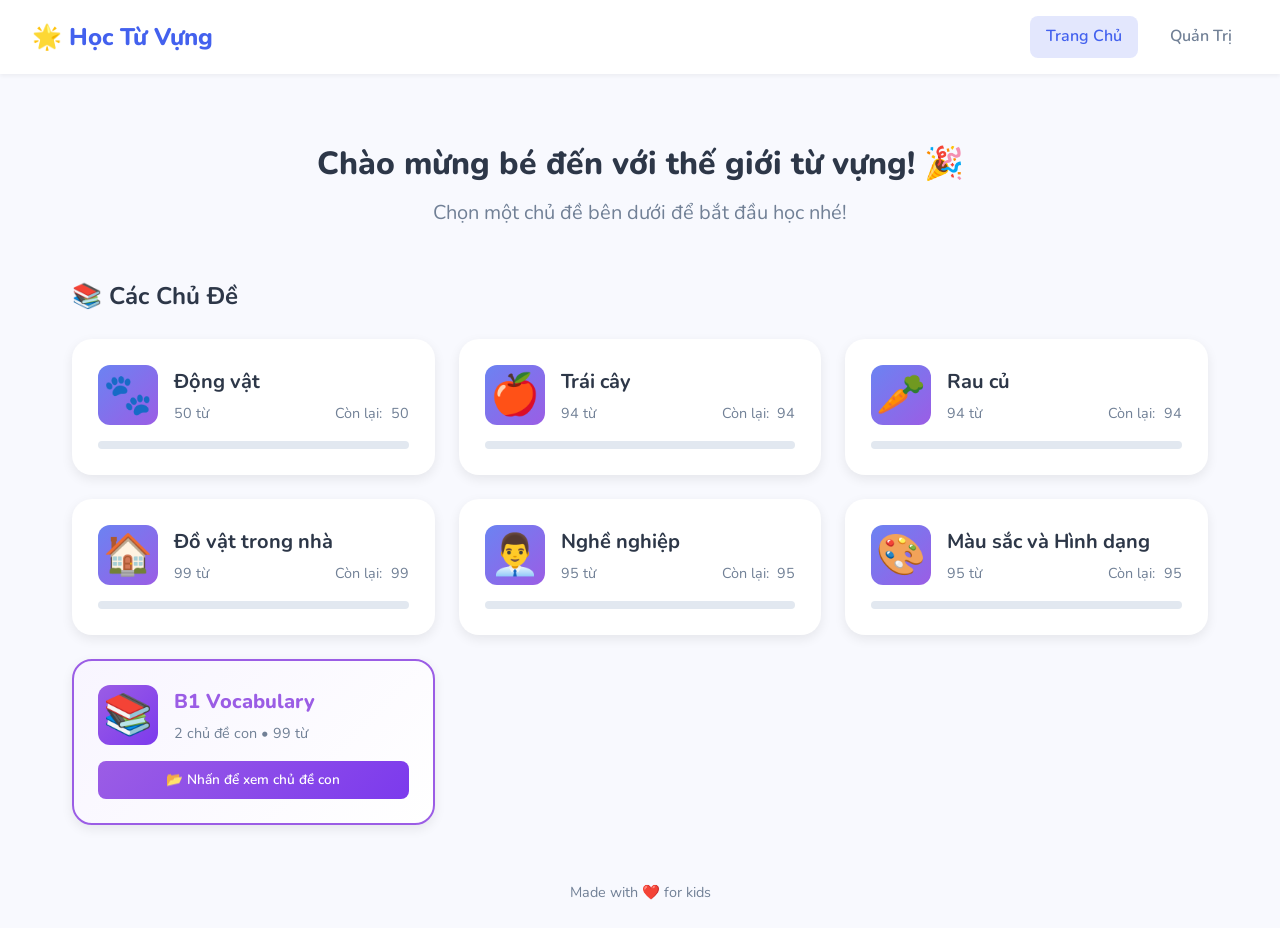
==== commit 191ad3ec: "add sub topic b1.02" ====
--- a/index.html
+++ b/index.html
@@ -53,6 +53,7 @@
     <script src="js/data/colors-shapes.js"></script>
     <!-- B1 Vocabulary -->
     <script src="js/data/b1_01_personalInformation_Relationship.js"></script>
+    <script src="js/data/b1_02_feelings_and_emotions.js"></script>
     <script src="js/data/b1_main.js"></script>
     <script src="js/storage.js"></script>
     <script src="js/app.js"></script>
--- a/css/style.css
+++ b/css/style.css
@@ -218,6 +218,21 @@
 .topic-count {
     font-size: 0.9rem;
     color: var(--text-secondary);
+    display: flex;
+    justify-content: space-between;
+    align-items: center;
+    gap: 0.5rem;
+}
+
+.topic-count .remaining-count {
+    text-align: right;
+}
+
+.topic-count .remaining-number {
+    display: inline-block;
+    min-width: 2.5ch;
+    text-align: right;
+    font-variant-numeric: tabular-nums;
 }
 
 .topic-progress {
@@ -1381,6 +1396,12 @@
 
 .topic-card.sub-topic .topic-name {
     font-size: 1.1rem;
+    line-height: 1.4;
+    min-height: 3.08rem; /* 2 lines: 1.1rem * 1.4 * 2 = 3.08rem */
+    display: -webkit-box;
+    -webkit-line-clamp: 2;
+    -webkit-box-orient: vertical;
+    overflow: hidden;
 }
 
 .topic-card.sub-topic .topic-progress-fill {
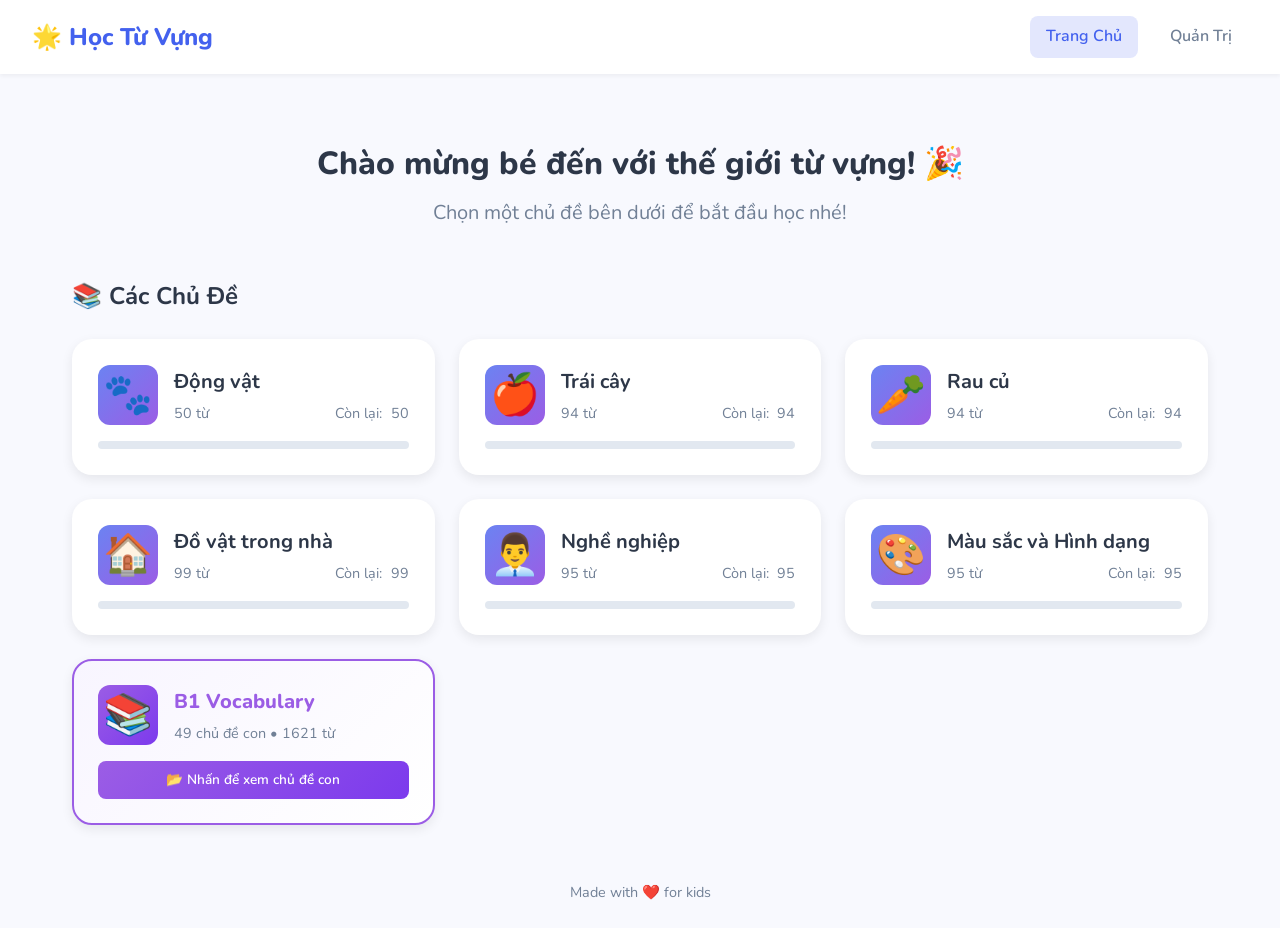
==== commit 9ac5b9b7: "Add 49 B1 vocabulary sub-topics with full script loading" ====
--- a/index.html
+++ b/index.html
@@ -54,6 +54,53 @@
     <!-- B1 Vocabulary -->
     <script src="js/data/b1_01_personalInformation_Relationship.js"></script>
     <script src="js/data/b1_02_feelings_and_emotions.js"></script>
+    <script src="js/data/b1_03_appearance_personality.js"></script>
+    <script src="js/data/b1_04_health_fitness.js"></script>
+    <script src="js/data/b1_05_food_drink.js"></script>
+    <script src="js/data/b1_06_education_learning.js"></script>
+    <script src="js/data/b1_07_work_career.js"></script>
+    <script src="js/data/b1_08_hobbies_leisure_entertainment.js"></script>
+    <script src="js/data/b1_09_travel_transport.js"></script>
+    <script src="js/data/b1_10_transportation.js"></script>
+    <script src="js/data/b1_11_house_home.js"></script>
+    <script src="js/data/b1_12_shopping.js"></script>
+    <script src="js/data/b1_13_entertainment_media.js"></script>
+    <script src="js/data/b1_14_social_issues.js"></script>
+    <script src="js/data/b1_15_environmental_issues.js"></script>
+    <script src="js/data/b1_16_science_technology.js"></script>
+    <script src="js/data/b1_17_money_finance.js"></script>
+    <script src="js/data/b1_18_clothing_fashion.js"></script>
+    <script src="js/data/b1_19_crime_law.js"></script>
+    <script src="js/data/b1_20_government_politics.js"></script>
+    <script src="js/data/b1_21_business_finance.js"></script>
+    <script src="js/data/b1_22_science_research.js"></script>
+    <script src="js/data/b1_23_arts_culture.js"></script>
+    <script src="js/data/b1_24_history_historical_events.js"></script>
+    <script src="js/data/b1_25_daily_routines.js"></script>
+    <script src="js/data/b1_26_phrasal_verbs_daily_life.js"></script>
+    <script src="js/data/b1_27_phrasal_verbs_work_study.js"></script>
+    <script src="js/data/b1_28_adjectives_experiences.js"></script>
+    <script src="js/data/b1_29_adverbs_of_manner.js"></script>
+    <script src="js/data/b1_30_linking_words_connectors.js"></script>
+    <script src="js/data/b1_31_city_countryside.js"></script>
+    <script src="js/data/b1_32_tools_equipment.js"></script>
+    <script src="js/data/b1_33_materials.js"></script>
+    <script src="js/data/b1_34_shapes_measurements.js"></script>
+    <script src="js/data/b1_35_at_the_restaurant.js"></script>
+    <script src="js/data/b1_36_books_literature.js"></script>
+    <script src="js/data/b1_37_describing_places.js"></script>
+    <script src="js/data/b1_38_in_the_office.js"></script>
+    <script src="js/data/b1_39_making_plans_arrangements.js"></script>
+    <script src="js/data/b1_40_giving_opinions_debating.js"></script>
+    <script src="js/data/b1_41_problems_solutions.js"></script>
+    <script src="js/data/b1_42_on_the_phone.js"></script>
+    <script src="js/data/b1_43_celebrations_festivals.js"></script>
+    <script src="js/data/b1_44_the_human_body.js"></script>
+    <script src="js/data/b1_45_crime_punishment.js"></script>
+    <script src="js/data/b1_46_global_issues.js"></script>
+    <script src="js/data/b1_47_media_communications.js"></script>
+    <script src="js/data/b1_48_science_technology.js"></script>
+    <script src="js/data/b1_49_law_society.js"></script>
     <script src="js/data/b1_main.js"></script>
     <script src="js/storage.js"></script>
     <script src="js/app.js"></script>
